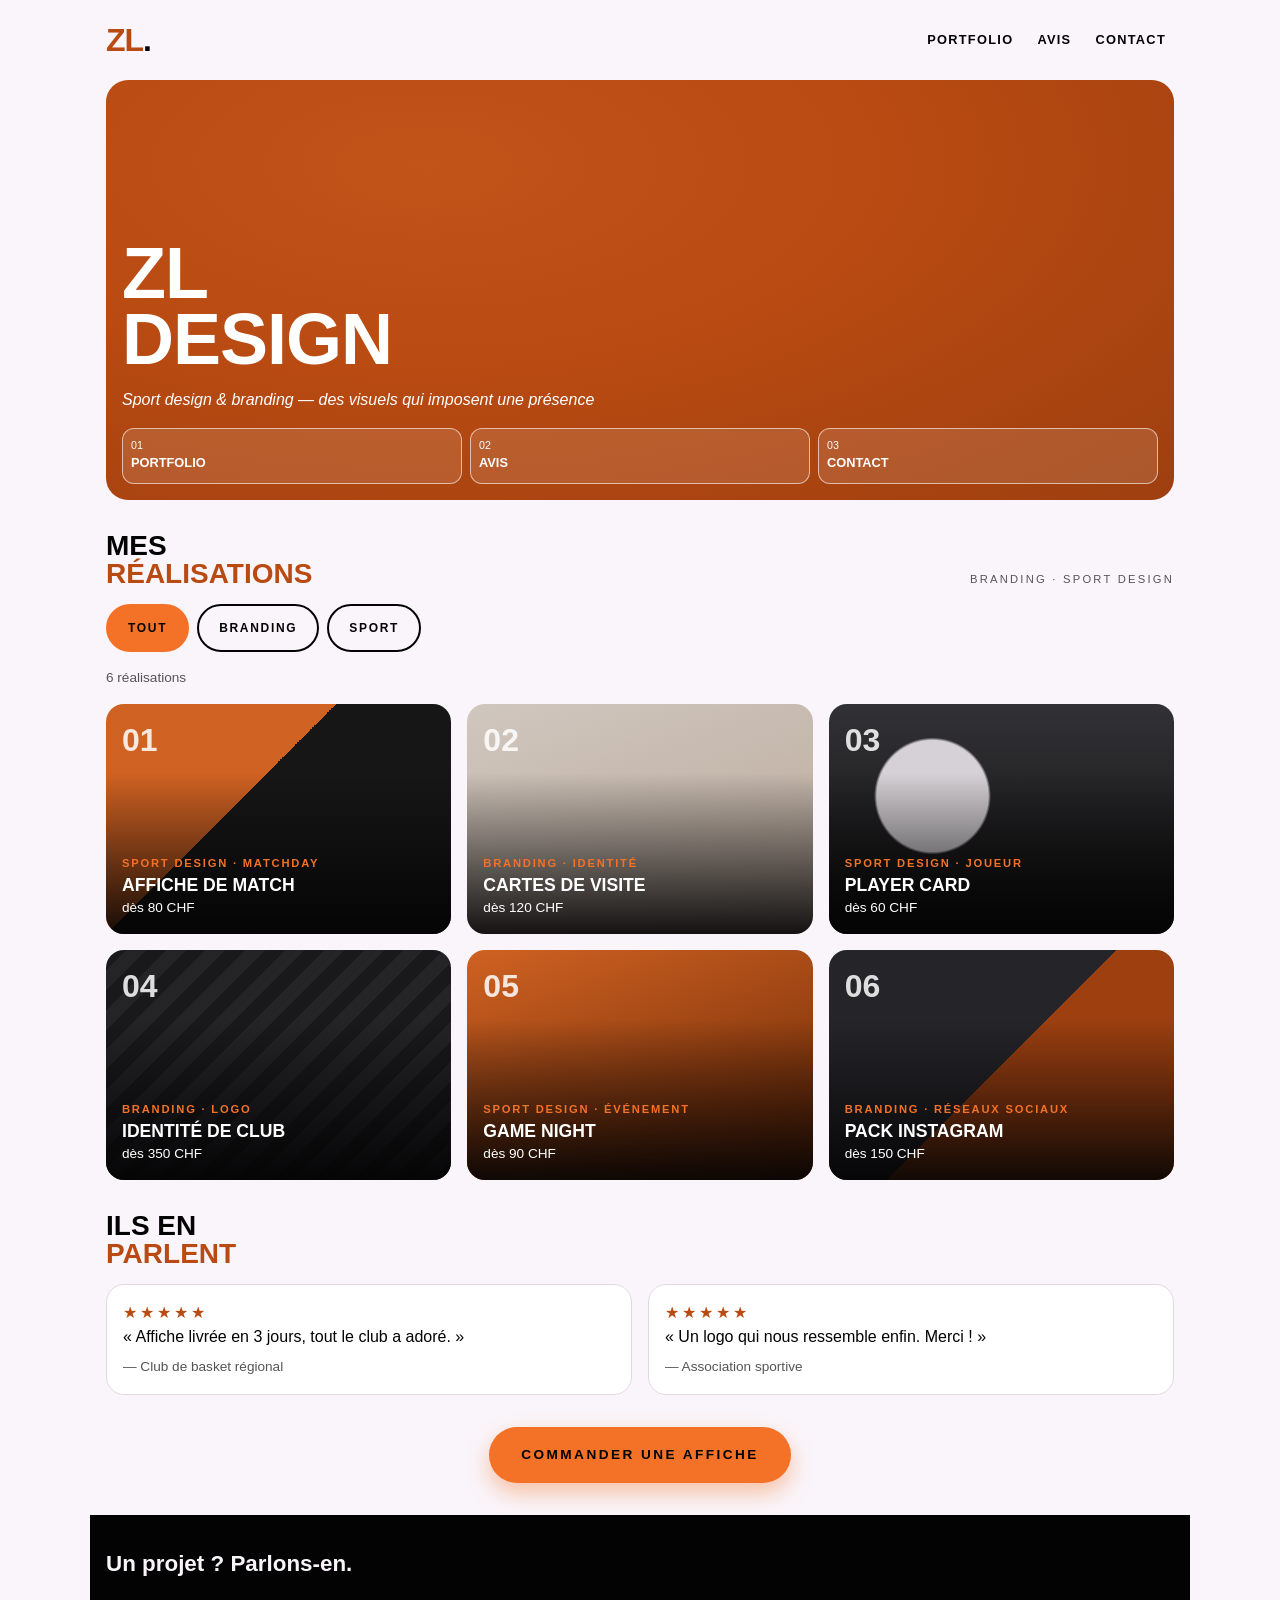
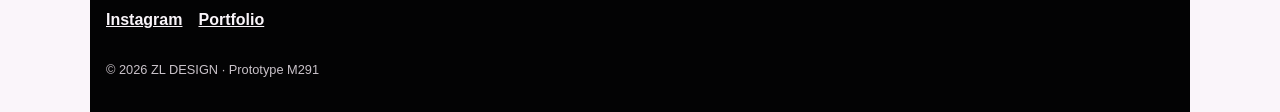
==== app/index.html @ 53f0313b "Ajoute la structure HTML de la page d'accueil" ====
<!DOCTYPE html>
<html lang="fr">
<head>
  <meta charset="UTF-8">
  <meta name="viewport" content="width=device-width, initial-scale=1.0">
  <title>ZL DESIGN — Sport design & branding</title>
  <meta name="description" content="Portfolio et commande d'affiches sport design et branding pour clubs, athlètes et associations.">
  <link rel="stylesheet" href="style.css">
</head>
<body>

  <a class="skip-link" href="#contenu">Aller au contenu</a>

  <!-- En-tête : logo + navigation (Flexbox) -->
  <header class="header">
    <a class="logo" href="index.html" aria-label="ZL DESIGN, accueil">ZL<span>.</span></a>
    <nav aria-label="Navigation principale">
      <ul class="nav">
        <li><a href="#realisations">Portfolio</a></li>
        <li><a href="#avis">Avis</a></li>
        <li><a href="#contact">Contact</a></li>
      </ul>
    </nav>
  </header>

  <main id="contenu">

    <!-- Bandeau d'accueil -->
    <section class="hero" aria-labelledby="titre-hero">
      <h1 id="titre-hero">ZL<br>Design</h1>
      <p class="hero__accroche">Sport design &amp; branding — des visuels qui imposent une présence</p>
      <ul class="hero__liens">
        <li><a href="#realisations"><small>01</small>Portfolio</a></li>
        <li><a href="#avis"><small>02</small>Avis</a></li>
        <li><a href="#contact"><small>03</small>Contact</a></li>
      </ul>
    </section>

    <!-- Réalisations : filtres (Flexbox) + cartes (Grid) -->
    <section id="realisations" class="section" aria-labelledby="titre-realisations">
      <div class="section__titre">
        <h2 id="titre-realisations">Mes <span>réalisations</span></h2>
        <p class="section__sous-titre">Branding · Sport design</p>
      </div>

      <div class="filtres" role="group" aria-label="Filtrer les réalisations">
        <button type="button" class="filtre" aria-pressed="true">Tout</button>
        <button type="button" class="filtre" aria-pressed="false">Branding</button>
        <button type="button" class="filtre" aria-pressed="false">Sport</button>
      </div>

      <p class="compteur">6 réalisations</p>

      <ul class="grille">
        <li>
          <a class="carte" href="#">
            <div class="carte__visuel visuel--1" role="img" aria-label="Affiche de match orange et noire"></div>
            <span class="carte__num">01</span>
            <div class="carte__texte">
              <p class="carte__cat">Sport design · Matchday</p>
              <h3>Affiche de match</h3>
              <p class="carte__prix">dès 80 CHF</p>
            </div>
          </a>
        </li>
        <li>
          <a class="carte" href="#">
            <div class="carte__visuel visuel--2" role="img" aria-label="Cartes de visite orange et blanches"></div>
            <span class="carte__num">02</span>
            <div class="carte__texte">
              <p class="carte__cat">Branding · Identité</p>
              <h3>Cartes de visite</h3>
              <p class="carte__prix">dès 120 CHF</p>
            </div>
          </a>
        </li>
        <li>
          <a class="carte" href="#">
            <div class="carte__visuel visuel--3" role="img" aria-label="Visuel de présentation d'un joueur"></div>
            <span class="carte__num">03</span>
            <div class="carte__texte">
              <p class="carte__cat">Sport design · Joueur</p>
              <h3>Player card</h3>
              <p class="carte__prix">dès 60 CHF</p>
            </div>
          </a>
        </li>
        <li>
          <a class="carte" href="#">
            <div class="carte__visuel visuel--4" role="img" aria-label="Logo et charte graphique d'un club"></div>
            <span class="carte__num">04</span>
            <div class="carte__texte">
              <p class="carte__cat">Branding · Logo</p>
              <h3>Identité de club</h3>
              <p class="carte__prix">dès 350 CHF</p>
            </div>
          </a>
        </li>
        <li>
          <a class="carte" href="#">
            <div class="carte__visuel visuel--5" role="img" aria-label="Affiche d'événement sportif"></div>
            <span class="carte__num">05</span>
            <div class="carte__texte">
              <p class="carte__cat">Sport design · Événement</p>
              <h3>Game night</h3>
              <p class="carte__prix">dès 90 CHF</p>
            </div>
          </a>
        </li>
        <li>
          <a class="carte" href="#">
            <div class="carte__visuel visuel--6" role="img" aria-label="Pack de visuels pour les réseaux sociaux"></div>
            <span class="carte__num">06</span>
            <div class="carte__texte">
              <p class="carte__cat">Branding · Réseaux sociaux</p>
              <h3>Pack Instagram</h3>
              <p class="carte__prix">dès 150 CHF</p>
            </div>
          </a>
        </li>
      </ul>
    </section>

    <!-- Avis -->
    <section id="avis" class="section" aria-labelledby="titre-avis">
      <div class="section__titre">
        <h2 id="titre-avis">Ils en <span>parlent</span></h2>
      </div>
      <ul class="avis">
        <li class="avis__carte">
          <p class="avis__note" aria-label="Note : 5 sur 5">★★★★★</p>
          <p>« Affiche livrée en 3 jours, tout le club a adoré. »</p>
          <p class="avis__auteur">— Club de basket régional</p>
        </li>
        <li class="avis__carte">
          <p class="avis__note" aria-label="Note : 5 sur 5">★★★★★</p>
          <p>« Un logo qui nous ressemble enfin. Merci ! »</p>
          <p class="avis__auteur">— Association sportive</p>
        </li>
      </ul>
    </section>

    <!-- Bouton principal (fixe en bas sur mobile) -->
    <a class="cta" href="#">Commander une affiche</a>

  </main>

  <!-- Pied de page + contact -->
  <footer id="contact" class="footer">
    <p class="footer__titre">Un projet ? Parlons-en.</p>
    <ul class="footer__liens">
      <li><a href="https://www.instagram.com/zl_design.08/" target="_blank" rel="noopener">Instagram</a></li>
      <li><a href="https://zinedinelakhbir.ch" target="_blank" rel="noopener">Portfolio</a></li>
    </ul>
    <p class="footer__copy">© 2026 ZL DESIGN · Prototype M291</p>
  </footer>

</body>
</html>
---- app/style.css ----
/* =========================================================
   ZL DESIGN — Page d'accueil
   Mobile first (390 px) · Flexbox · CSS Grid · Variables
   ========================================================= */

/* 0. Police Nimbus Sans (hébergée dans app/fonts, licence dans fonts/LICENCE.txt) */
@font-face {
  font-family: "Nimbus Sans";
  src: url("fonts/NimbusSans-Regular.woff2") format("woff2");
  font-weight: 400;
  font-style: normal;
  font-display: swap;
}
@font-face {
  font-family: "Nimbus Sans";
  src: url("fonts/NimbusSans-Bold.woff2") format("woff2");
  font-weight: 700;
  font-style: normal;
  font-display: swap;
}
@font-face {
  font-family: "Nimbus Sans";
  src: url("fonts/NimbusSans-Italic.woff2") format("woff2");
  font-weight: 400;
  font-style: italic;
  font-display: swap;
}

/* 1. Variables (couleurs du brandboard ZL Design) */
:root {
  --fond: #FAF5FA;
  --texte: #030304;
  --texte-doux: #555;          /* 7,1:1 sur le fond */
  --accent: #F37227;           /* orange ZL, texte noir dessus (7,1:1) */
  --accent-fonce: #B84A12;     /* orange foncé, texte blanc dessus (4,8:1) */
  --blanc: #FFFFFF;
  --erreur: #B3261E;

  --police: "Nimbus Sans", "Helvetica Neue", Helvetica, Arial, sans-serif;

  --espace-s: 8px;
  --espace-m: 16px;
  --espace-l: 32px;
  --rayon: 18px;
  --cible: 48px;               /* taille minimale des boutons */
}

/* 2. Base */
* { box-sizing: border-box; }

body {
  margin: 0;
  font-family: var(--police);
  background: var(--fond);
  color: var(--texte);
  line-height: 1.5;
  padding-bottom: 96px;        /* place pour le bouton fixe */
}

h1, h2, h3, p { margin: 0; }
ul { list-style: none; margin: 0; padding: 0; }
a { color: inherit; }

/* Focus clavier bien visible partout */
:focus-visible {
  outline: 3px solid var(--texte);
  outline-offset: 3px;
}

.skip-link {
  position: absolute;
  left: var(--espace-m);
  top: -60px;
  background: var(--texte);
  color: var(--blanc);
  padding: var(--espace-s) var(--espace-m);
  z-index: 10;
}
.skip-link:focus { top: var(--espace-s); }

/* 3. En-tête (Flexbox) */
.header {
  display: flex;
  justify-content: space-between;
  align-items: center;
  padding: var(--espace-m);
}

.logo {
  font-size: 2rem;
  font-weight: 700;
  letter-spacing: -1px;
  text-decoration: none;
  color: var(--accent-fonce);
}
.logo span { color: var(--texte); }

.nav {
  display: flex;
  gap: var(--espace-s);
}
.nav a {
  display: flex;
  align-items: center;
  min-height: var(--cible);
  padding: 0 var(--espace-s);
  font-size: 0.8rem;
  font-weight: 700;
  text-transform: uppercase;
  letter-spacing: 0.1em;
  text-decoration: none;
}
.nav a:hover { color: var(--accent-fonce); }

/* 4. Bandeau d'accueil */
.hero {
  margin: 0 var(--espace-m);
  padding: var(--espace-l) var(--espace-m) var(--espace-m);
  min-height: 330px;
  border-radius: 22px;
  background: radial-gradient(ellipse at 30% 20%, #C2541A, var(--accent-fonce) 45%, #9E3F0F);
  color: var(--blanc);
  display: flex;
  flex-direction: column;
  justify-content: flex-end;
  gap: var(--espace-m);
}

.hero h1 {
  font-size: 3.2rem;
  line-height: 0.92;
  text-transform: uppercase;
  letter-spacing: -1px;
}

.hero__accroche { font-style: italic; }

.hero__liens {
  display: grid;
  grid-template-columns: repeat(3, 1fr);
  gap: var(--espace-s);
}
.hero__liens a {
  display: block;
  min-height: 56px;
  padding: var(--espace-s);
  border: 1px solid rgba(255, 255, 255, 0.6);
  border-radius: 12px;
  background: rgba(255, 255, 255, 0.12);
  font-size: 0.8rem;
  font-weight: 700;
  text-transform: uppercase;
  text-decoration: none;
}
.hero__liens a:hover { background: rgba(255, 255, 255, 0.25); }
.hero__liens small { display: block; font-weight: 400; }
.hero__liens a:focus-visible { outline-color: var(--blanc); }

/* 5. Sections */
.section { padding: var(--espace-l) var(--espace-m) 0; }

.section__titre {
  display: flex;
  justify-content: space-between;
  align-items: flex-end;
  gap: var(--espace-m);
  margin-bottom: var(--espace-m);
}
.section__titre h2 {
  font-size: 1.75rem;
  line-height: 1;
  text-transform: uppercase;
}
.section__titre h2 span { display: block; color: var(--accent-fonce); }
.section__sous-titre {
  font-size: 0.7rem;
  letter-spacing: 0.2em;
  text-transform: uppercase;
  color: var(--texte-doux);
  text-align: right;
}

/* 6. Filtres (Flexbox) */
.filtres {
  display: flex;
  flex-wrap: wrap;
  gap: var(--espace-s);
}
.filtre {
  min-height: var(--cible);
  padding: 0 20px;
  border: 2px solid var(--texte);
  border-radius: 40px;
  background: transparent;
  color: var(--texte);
  font: inherit;
  font-size: 0.75rem;
  font-weight: 700;
  letter-spacing: 0.14em;
  text-transform: uppercase;
  cursor: pointer;
  transition: background 0.2s, border-color 0.2s;
}
.filtre[aria-pressed="true"] {
  background: var(--accent);
  border-color: var(--accent);
  color: var(--texte);
}
.filtre:hover { border-color: var(--accent-fonce); }

.compteur {
  margin: var(--espace-m) 0;
  font-size: 0.85rem;
  color: var(--texte-doux);
}

/* 7. Grille des réalisations (CSS Grid) */
.grille {
  display: grid;
  grid-template-columns: 1fr;          /* mobile : 1 colonne */
  gap: var(--espace-m);
}

.carte {
  position: relative;
  display: block;
  height: 230px;
  border-radius: var(--rayon);
  overflow: hidden;
  text-decoration: none;
  color: var(--blanc);
  transition: transform 0.2s, box-shadow 0.2s;
}
.carte:hover,
.carte:focus-visible {
  transform: translateY(-4px);
  box-shadow: 0 12px 24px rgba(3, 3, 4, 0.25);
}

.carte__visuel {
  position: absolute;
  inset: 0;
}
.carte__visuel::after {               /* voile sombre pour lire le texte */
  content: "";
  position: absolute;
  inset: 0;
  background: linear-gradient(to top, rgba(3, 3, 4, 0.92), rgba(3, 3, 4, 0.15) 70%);
}

/* Visuels provisoires (remplacés par les vraies images en s10) */
.visuel--1 { background: linear-gradient(135deg, var(--accent) 0 40%, #1a1a1a 40%); }
.visuel--2 { background: linear-gradient(160deg, #f4e9df, #d9c5b4); }
.visuel--3 { background: radial-gradient(circle at 30% 40%, var(--fond) 0 20%, transparent 21%), linear-gradient(#3a3a3e, #111); }
.visuel--4 { background: repeating-linear-gradient(-45deg, #1d1d1f 0 14px, #2a2a2d 14px 28px); }
.visuel--5 { background: linear-gradient(160deg, var(--accent), #7a2d05); }
.visuel--6 { background: linear-gradient(135deg, #2b2b30 0 50%, var(--accent-fonce) 50%); }

.carte__num {
  position: absolute;
  top: 12px;
  left: var(--espace-m);
  font-size: 2rem;
  font-weight: 700;
  color: rgba(255, 255, 255, 0.85);
}

.carte__texte {
  position: absolute;
  left: var(--espace-m);
  right: var(--espace-m);
  bottom: var(--espace-m);
}
.carte__cat {
  font-size: 0.7rem;
  font-weight: 700;
  letter-spacing: 0.16em;
  text-transform: uppercase;
  color: var(--accent);               /* orange sur fond sombre : 7,1:1 */
}
.carte h3 {
  font-size: 1.1rem;
  text-transform: uppercase;
}
.carte__prix { font-size: 0.85rem; }

/* 8. Avis (CSS Grid) */
.avis {
  display: grid;
  grid-template-columns: 1fr;
  gap: var(--espace-m);
}
.avis__carte {
  padding: var(--espace-m);
  border: 1px solid #e2d9e2;
  border-radius: var(--rayon);
  background: var(--blanc);
}
.avis__note { color: var(--accent-fonce); letter-spacing: 3px; }
.avis__auteur { margin-top: var(--espace-s); font-size: 0.85rem; color: var(--texte-doux); }

/* 9. Pied de page */
.footer {
  margin-top: var(--espace-l);
  padding: var(--espace-l) var(--espace-m);
  background: var(--texte);
  color: var(--fond);
  display: flex;
  flex-direction: column;
  gap: var(--espace-m);
}
.footer__titre { font-size: 1.4rem; font-weight: 700; }
.footer__liens { display: flex; gap: var(--espace-m); }
.footer__liens a {
  display: flex;
  align-items: center;
  min-height: var(--cible);
  font-weight: 700;
}
.footer a:focus-visible { outline-color: var(--fond); }
.footer__copy { font-size: 0.8rem; color: #c9c2c9; }

/* 10. Bouton principal fixe */
.cta {
  position: fixed;
  left: var(--espace-m);
  right: var(--espace-m);
  bottom: var(--espace-m);
  display: flex;
  justify-content: center;
  align-items: center;
  min-height: 56px;
  border-radius: 40px;
  background: var(--accent);
  color: var(--texte);                /* 7,1:1 */
  font-weight: 700;
  font-size: 0.85rem;
  letter-spacing: 0.18em;
  text-transform: uppercase;
  text-decoration: none;
  box-shadow: 0 10px 22px rgba(243, 114, 39, 0.4);
}
.cta:hover { background: #ff8a45; }

/* 11. Tablette : 2 colonnes */
@media (min-width: 600px) {
  .grille { grid-template-columns: repeat(2, 1fr); }
  .avis { grid-template-columns: repeat(2, 1fr); }
  .hero h1 { font-size: 4.5rem; }
}

/* 12. Ordinateur : 3 colonnes, page centrée */
@media (min-width: 960px) {
  body { max-width: 1100px; margin: 0 auto; padding-bottom: 0; }
  .grille { grid-template-columns: repeat(3, 1fr); }
  .hero { min-height: 420px; }
  .cta {
    position: static;
    width: max-content;
    margin: var(--espace-l) auto 0;
    padding: 0 var(--espace-l);
  }
}

/* Respect du réglage « réduire les animations » */
@media (prefers-reduced-motion: reduce) {
  * { transition: none !important; }
}
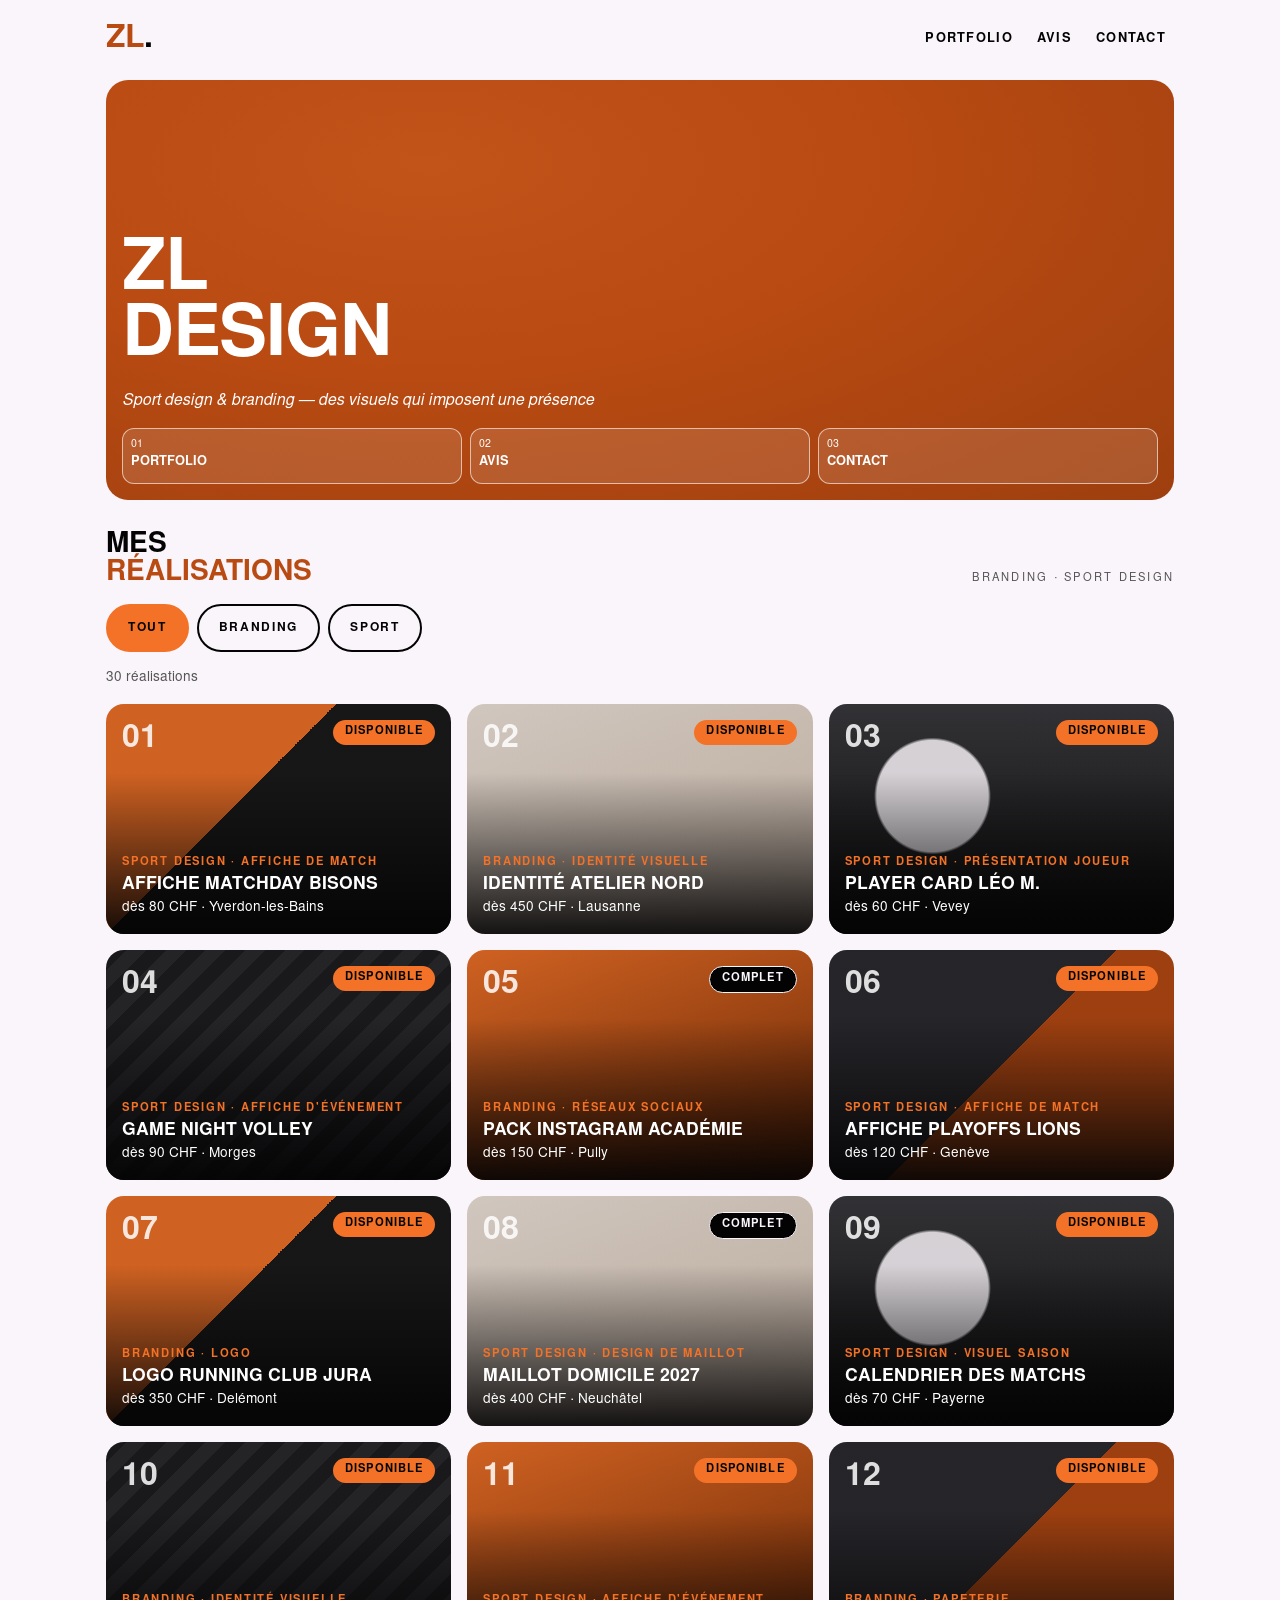
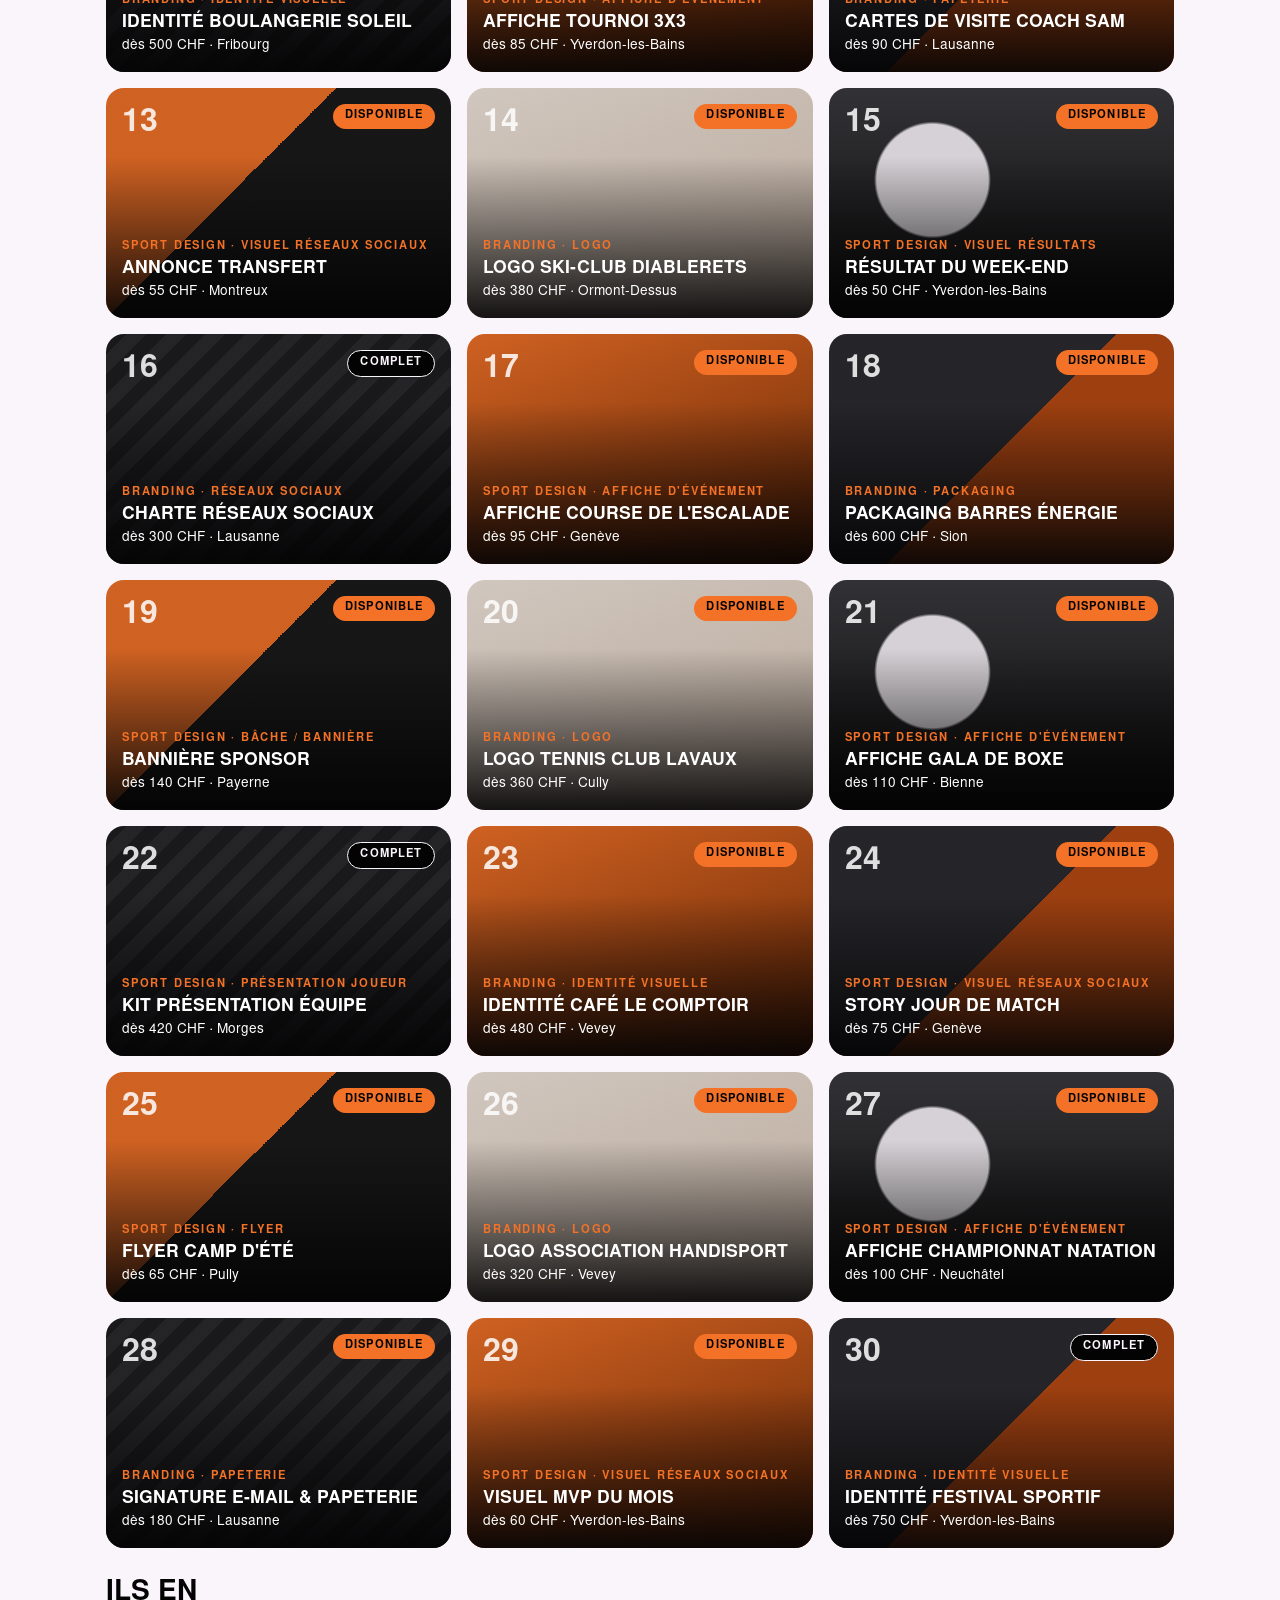
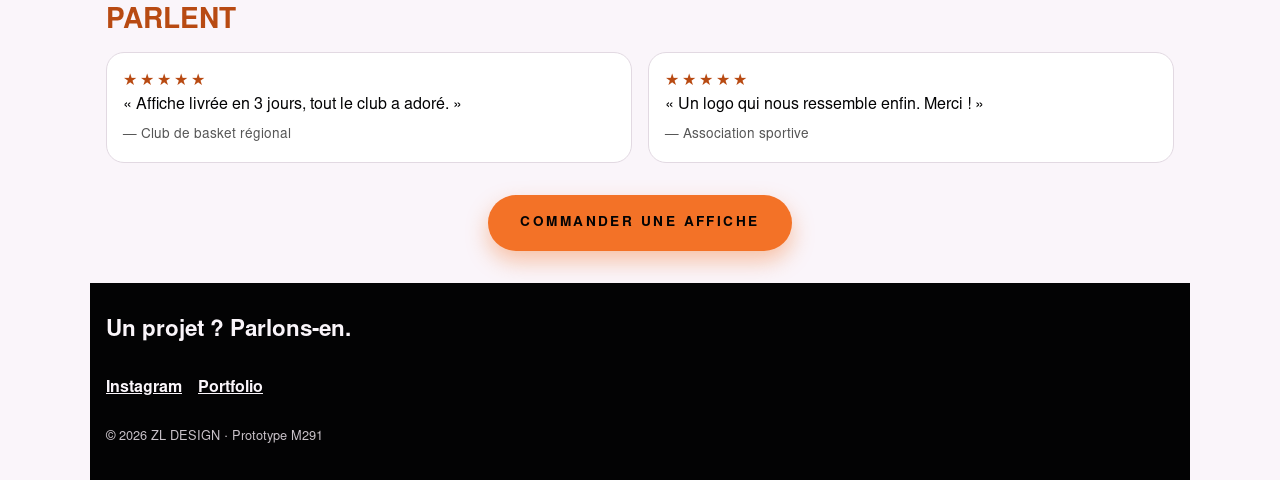
==== commit 6179bec2: "Connecte data.json à l'interface via fetch et pilote les 4 états UI" ====
--- a/app/index.html
+++ b/app/index.html
@@ -49,76 +49,12 @@
         <button type="button" class="filtre" aria-pressed="false">Sport</button>
       </div>
 
-      <p class="compteur">6 réalisations</p>
+      <p class="compteur" id="compteur" aria-live="polite"></p>
 
-      <ul class="grille">
-        <li>
-          <a class="carte" href="#">
-            <div class="carte__visuel visuel--1" role="img" aria-label="Affiche de match orange et noire"></div>
-            <span class="carte__num">01</span>
-            <div class="carte__texte">
-              <p class="carte__cat">Sport design · Matchday</p>
-              <h3>Affiche de match</h3>
-              <p class="carte__prix">dès 80 CHF</p>
-            </div>
-          </a>
-        </li>
-        <li>
-          <a class="carte" href="#">
-            <div class="carte__visuel visuel--2" role="img" aria-label="Cartes de visite orange et blanches"></div>
-            <span class="carte__num">02</span>
-            <div class="carte__texte">
-              <p class="carte__cat">Branding · Identité</p>
-              <h3>Cartes de visite</h3>
-              <p class="carte__prix">dès 120 CHF</p>
-            </div>
-          </a>
-        </li>
-        <li>
-          <a class="carte" href="#">
-            <div class="carte__visuel visuel--3" role="img" aria-label="Visuel de présentation d'un joueur"></div>
-            <span class="carte__num">03</span>
-            <div class="carte__texte">
-              <p class="carte__cat">Sport design · Joueur</p>
-              <h3>Player card</h3>
-              <p class="carte__prix">dès 60 CHF</p>
-            </div>
-          </a>
-        </li>
-        <li>
-          <a class="carte" href="#">
-            <div class="carte__visuel visuel--4" role="img" aria-label="Logo et charte graphique d'un club"></div>
-            <span class="carte__num">04</span>
-            <div class="carte__texte">
-              <p class="carte__cat">Branding · Logo</p>
-              <h3>Identité de club</h3>
-              <p class="carte__prix">dès 350 CHF</p>
-            </div>
-          </a>
-        </li>
-        <li>
-          <a class="carte" href="#">
-            <div class="carte__visuel visuel--5" role="img" aria-label="Affiche d'événement sportif"></div>
-            <span class="carte__num">05</span>
-            <div class="carte__texte">
-              <p class="carte__cat">Sport design · Événement</p>
-              <h3>Game night</h3>
-              <p class="carte__prix">dès 90 CHF</p>
-            </div>
-          </a>
-        </li>
-        <li>
-          <a class="carte" href="#">
-            <div class="carte__visuel visuel--6" role="img" aria-label="Pack de visuels pour les réseaux sociaux"></div>
-            <span class="carte__num">06</span>
-            <div class="carte__texte">
-              <p class="carte__cat">Branding · Réseaux sociaux</p>
-              <h3>Pack Instagram</h3>
-              <p class="carte__prix">dès 150 CHF</p>
-            </div>
-          </a>
-        </li>
-      </ul>
+      <!-- Les cartes sont générées par js/app.js à partir de data.json (fetch) -->
+      <section id="liste-cartes" class="grille" aria-live="polite">
+        <noscript><p class="etat-erreur">Activez JavaScript pour voir les réalisations.</p></noscript>
+      </section>
     </section>
 
     <!-- Avis -->
@@ -155,5 +91,6 @@
     <p class="footer__copy">© 2026 ZL DESIGN · Prototype M291</p>
   </footer>
 
+  <script src="js/app.js"></script>
 </body>
 </html>
--- a/app/style.css
+++ b/app/style.css
@@ -366,3 +366,30 @@
 @media (prefers-reduced-motion: reduce) {
   * { transition: none !important; }
 }
+
+/* 13. États de chargement (fetch) */
+.etat {
+  grid-column: 1 / -1;                /* prend toute la largeur de la grille */
+  padding: var(--espace-m);
+  border-radius: var(--rayon);
+  font-weight: 700;
+}
+.etat-chargement { background: var(--blanc); color: var(--texte-doux); }
+.etat-vide { background: var(--blanc); color: var(--texte); border: 2px dashed var(--texte-doux); }
+.etat-erreur { background: #FDECEA; color: var(--erreur); border: 2px solid var(--erreur); }
+
+/* Badge de disponibilité sur les cartes */
+.badge {
+  position: absolute;
+  top: 16px;
+  right: var(--espace-m);
+  z-index: 1;
+  padding: 4px 12px;
+  border-radius: 40px;
+  font-size: 0.7rem;
+  font-weight: 700;
+  letter-spacing: 0.1em;
+  text-transform: uppercase;
+}
+.badge--dispo { background: var(--accent); color: var(--texte); }       /* 7,1:1 */
+.badge--complet { background: var(--texte); color: var(--fond); border: 1px solid var(--fond); }
